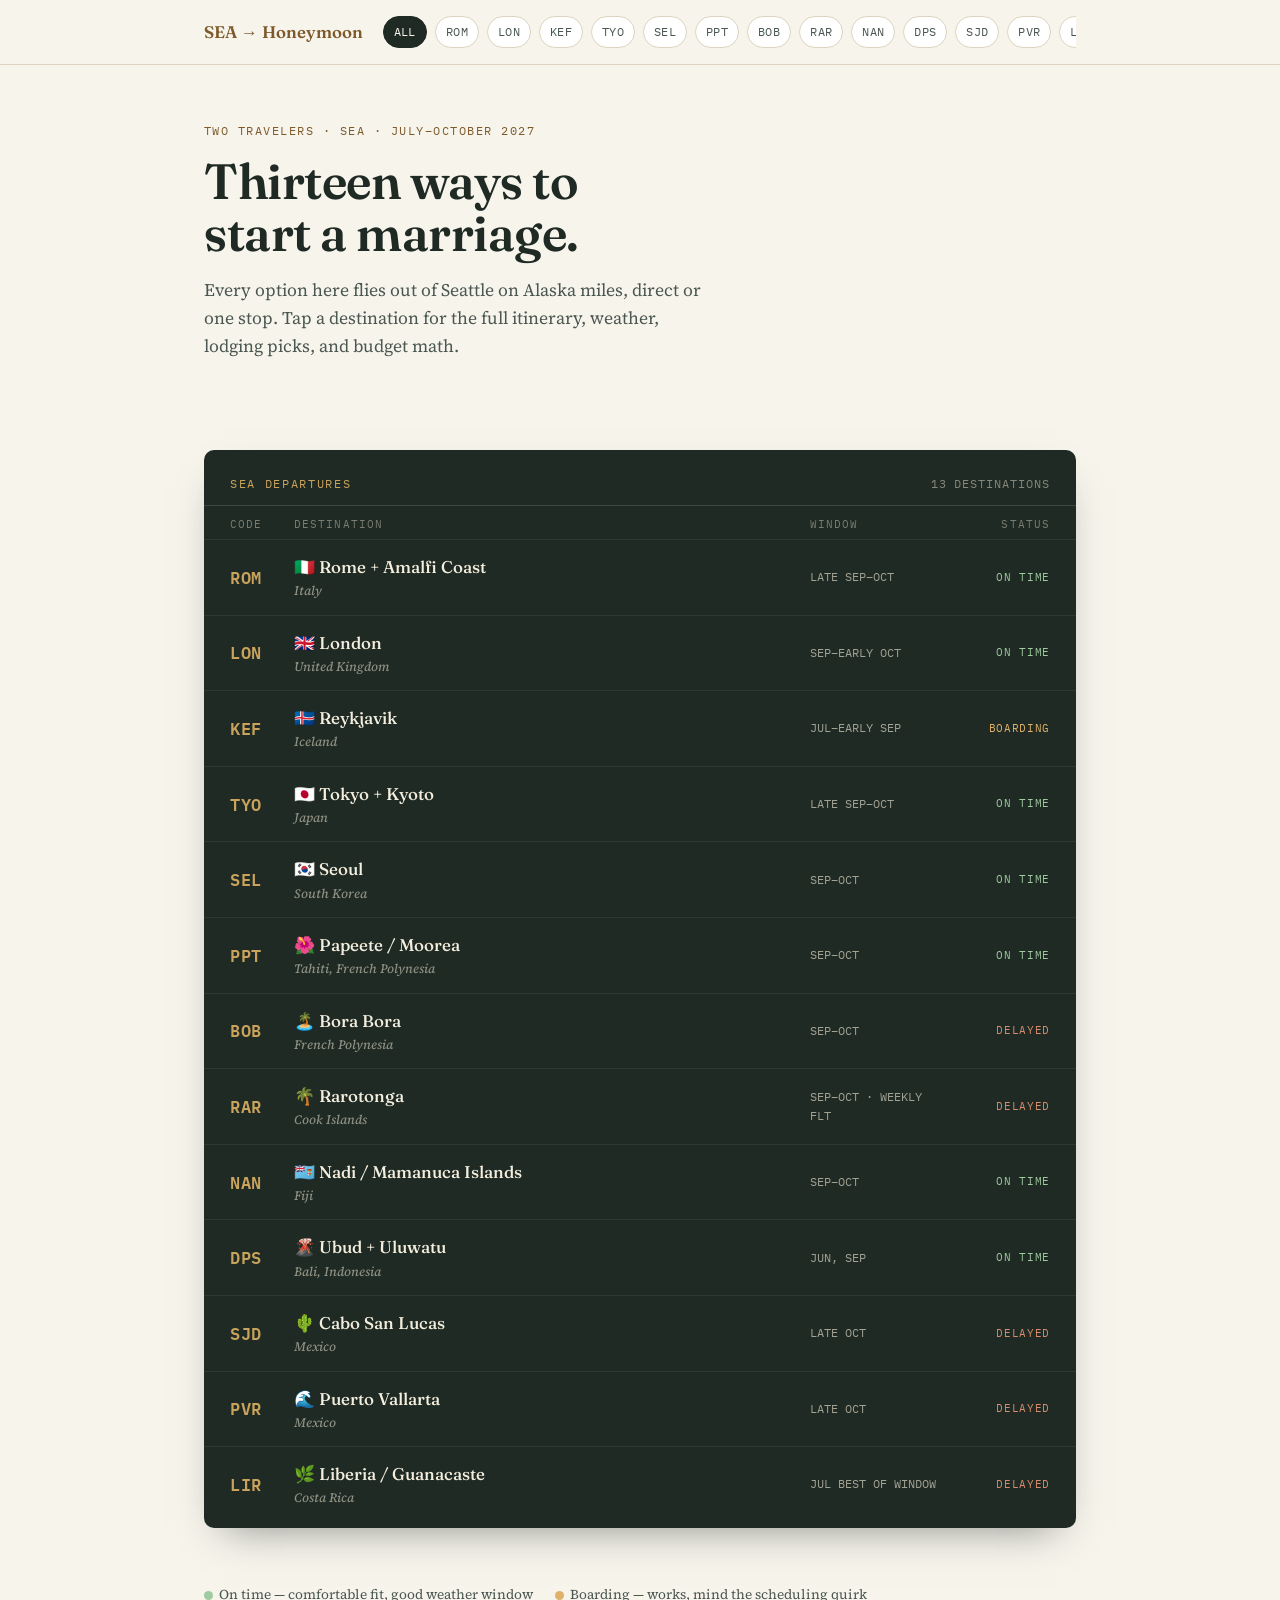
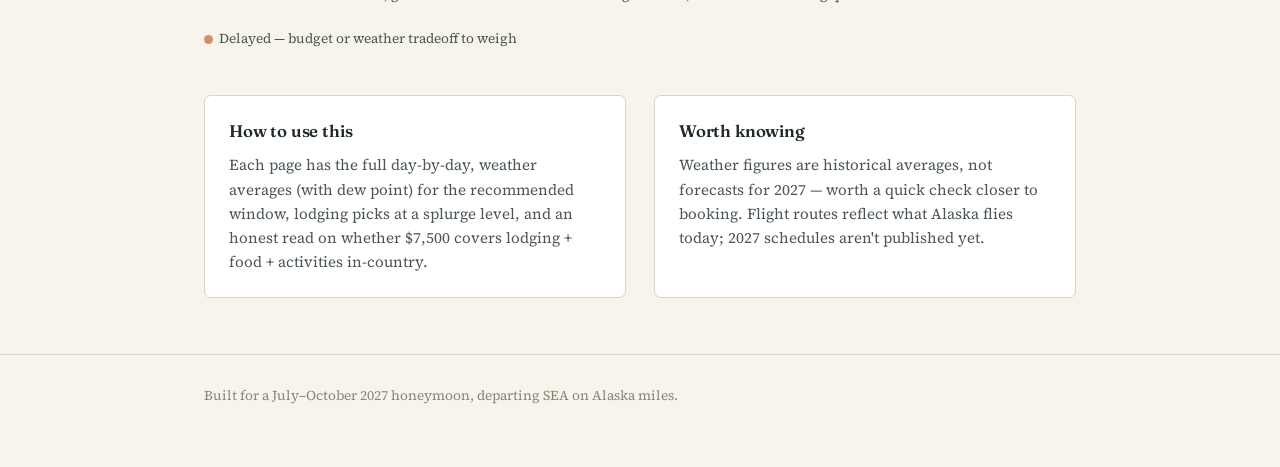
==== index.html @ c902f2dc "Add honeymoon site static files Unpacked from provided zip: index, styles, and destination pages.  C" ====
<!DOCTYPE html>
<html lang="en">
<head>
<meta charset="UTF-8">
<meta name="viewport" content="width=device-width, initial-scale=1.0">
<title>Honeymoon Dossier — SEA Departures</title>
<link rel="stylesheet" href="styles.css">
</head>
<body>
  <nav class="topnav">
    <div class="topnav-inner">
      <a class="brand" href="index.html">SEA <span>&rarr;</span> Honeymoon</a>
      <div class="chipstrip">
      <a class="chip active" href="../index.html">ALL</a>
      <a class="chip" href="destinations/italy.html">ROM</a>
      <a class="chip" href="destinations/london.html">LON</a>
      <a class="chip" href="destinations/iceland.html">KEF</a>
      <a class="chip" href="destinations/japan.html">TYO</a>
      <a class="chip" href="destinations/seoul.html">SEL</a>
      <a class="chip" href="destinations/tahiti.html">PPT</a>
      <a class="chip" href="destinations/borabora.html">BOB</a>
      <a class="chip" href="destinations/cookislands.html">RAR</a>
      <a class="chip" href="destinations/fiji.html">NAN</a>
      <a class="chip" href="destinations/bali.html">DPS</a>
      <a class="chip" href="destinations/cabo.html">SJD</a>
      <a class="chip" href="destinations/puertovallarta.html">PVR</a>
      <a class="chip" href="destinations/costarica.html">LIR</a>
      </div>
    </div>
  </nav>
  <div class="wrap">
    <div class="hero">
      <span class="eyebrow">Two travelers &middot; SEA &middot; July&ndash;October 2027</span>
      <h1>Thirteen ways to start a marriage.</h1>
      <p class="lede">Every option here flies out of Seattle on Alaska miles, direct or one stop. Tap a destination for the full itinerary, weather, lodging picks, and budget math.</p>
    </div>

    <div class="board">
      <div class="board-head">
        <span class="t1">SEA DEPARTURES</span>
        <span class="t2">13 DESTINATIONS</span>
      </div>
      <div class="board-cols">
        <span>Code</span><span>Destination</span><span>Window</span><span style="text-align:right;">Status</span>
      </div>
      <a class="board-row" href="destinations/italy.html">
        <span class="code mono">ROM</span>
        <span class="dest">🇮🇹 Rome + Amalfi Coast<small>Italy</small></span>
        <span class="season mono">LATE SEP–OCT</span>
        <span class="status mono go">ON TIME</span>
      </a>
      <a class="board-row" href="destinations/london.html">
        <span class="code mono">LON</span>
        <span class="dest">🇬🇧 London<small>United Kingdom</small></span>
        <span class="season mono">SEP–EARLY OCT</span>
        <span class="status mono go">ON TIME</span>
      </a>
      <a class="board-row" href="destinations/iceland.html">
        <span class="code mono">KEF</span>
        <span class="dest">🇮🇸 Reykjavik<small>Iceland</small></span>
        <span class="season mono">JUL–EARLY SEP</span>
        <span class="status mono tight">BOARDING</span>
      </a>
      <a class="board-row" href="destinations/japan.html">
        <span class="code mono">TYO</span>
        <span class="dest">🇯🇵 Tokyo + Kyoto<small>Japan</small></span>
        <span class="season mono">LATE SEP–OCT</span>
        <span class="status mono go">ON TIME</span>
      </a>
      <a class="board-row" href="destinations/seoul.html">
        <span class="code mono">SEL</span>
        <span class="dest">🇰🇷 Seoul<small>South Korea</small></span>
        <span class="season mono">SEP–OCT</span>
        <span class="status mono go">ON TIME</span>
      </a>
      <a class="board-row" href="destinations/tahiti.html">
        <span class="code mono">PPT</span>
        <span class="dest">🌺 Papeete / Moorea<small>Tahiti, French Polynesia</small></span>
        <span class="season mono">SEP–OCT</span>
        <span class="status mono go">ON TIME</span>
      </a>
      <a class="board-row" href="destinations/borabora.html">
        <span class="code mono">BOB</span>
        <span class="dest">🏝️ Bora Bora<small>French Polynesia</small></span>
        <span class="season mono">SEP–OCT</span>
        <span class="status mono watch">DELAYED</span>
      </a>
      <a class="board-row" href="destinations/cookislands.html">
        <span class="code mono">RAR</span>
        <span class="dest">🌴 Rarotonga<small>Cook Islands</small></span>
        <span class="season mono">SEP–OCT · WEEKLY FLT</span>
        <span class="status mono watch">DELAYED</span>
      </a>
      <a class="board-row" href="destinations/fiji.html">
        <span class="code mono">NAN</span>
        <span class="dest">🇫🇯 Nadi / Mamanuca Islands<small>Fiji</small></span>
        <span class="season mono">SEP–OCT</span>
        <span class="status mono go">ON TIME</span>
      </a>
      <a class="board-row" href="destinations/bali.html">
        <span class="code mono">DPS</span>
        <span class="dest">🌋 Ubud + Uluwatu<small>Bali, Indonesia</small></span>
        <span class="season mono">JUN, SEP</span>
        <span class="status mono go">ON TIME</span>
      </a>
      <a class="board-row" href="destinations/cabo.html">
        <span class="code mono">SJD</span>
        <span class="dest">🌵 Cabo San Lucas<small>Mexico</small></span>
        <span class="season mono">LATE OCT</span>
        <span class="status mono watch">DELAYED</span>
      </a>
      <a class="board-row" href="destinations/puertovallarta.html">
        <span class="code mono">PVR</span>
        <span class="dest">🌊 Puerto Vallarta<small>Mexico</small></span>
        <span class="season mono">LATE OCT</span>
        <span class="status mono watch">DELAYED</span>
      </a>
      <a class="board-row" href="destinations/costarica.html">
        <span class="code mono">LIR</span>
        <span class="dest">🌿 Liberia / Guanacaste<small>Costa Rica</small></span>
        <span class="season mono">JUL BEST OF WINDOW</span>
        <span class="status mono watch">DELAYED</span>
      </a>
    </div>

    <div class="legend">
      <span><i class="dot" style="background:#9FCB9F;"></i>On time — comfortable fit, good weather window</span>
      <span><i class="dot" style="background:#E0B168;"></i>Boarding — works, mind the scheduling quirk</span>
      <span><i class="dot" style="background:#D98C6B;"></i>Delayed — budget or weather tradeoff to weigh</span>
    </div>

    <div class="about-grid">
      <div class="about-card">
        <h3>How to use this</h3>
        <p>Each page has the full day-by-day, weather averages (with dew point) for the recommended window, lodging picks at a splurge level, and an honest read on whether $7,500 covers lodging + food + activities in-country.</p>
      </div>
      <div class="about-card">
        <h3>Worth knowing</h3>
        <p>Weather figures are historical averages, not forecasts for 2027 — worth a quick check closer to booking. Flight routes reflect what Alaska flies today; 2027 schedules aren't published yet.</p>
      </div>
    </div>
  </div>
  <footer><div class="wrap"><p>Built for a July&ndash;October 2027 honeymoon, departing SEA on Alaska miles.</p></div></footer>
</body>
</html>
---- styles.css ----
/* ============================================================
   Honeymoon Dossier — shared styles
   Theme: flight manifest / departures board
   ============================================================ */

@import url('https://fonts.googleapis.com/css2?family=Fraunces:ital,opsz,wght@0,9..144,300;0,9..144,400;0,9..144,500;0,9..144,600;0,9..144,700;1,9..144,400;1,9..144,500&family=Source+Serif+4:opsz,wght@8..60,400;8..60,500;8..60,600&family=IBM+Plex+Mono:wght@400;500;600&display=swap');

:root{
  --paper:#F7F4EC;
  --paper-alt:#EFE9D8;
  --card:#FFFFFF;
  --ink:#1F2A24;
  --ink-soft:#4A5750;
  --brass:#A8763E;
  --brass-dark:#7E5A2B;
  --sage:#6B7B6E;
  --line:#DCD4C0;
  --muted:#8C8577;
  --relax:#B9C9BD;
  --adventure:#C9A25C;
  --culture:#9E6B4E;
  --radius:7px;
  --maxw:920px;
}

*{box-sizing:border-box;}
html{scroll-behavior:smooth;}
body{
  margin:0;
  background:var(--paper);
  color:var(--ink);
  font-family:'Source Serif 4', Georgia, serif;
  font-size:17px;
  line-height:1.6;
  -webkit-font-smoothing:antialiased;
}
h1,h2,h3,.display{
  font-family:'Fraunces', Georgia, serif;
  font-weight:600;
  letter-spacing:-0.01em;
  color:var(--ink);
  margin:0;
}
.mono{
  font-family:'IBM Plex Mono', ui-monospace, monospace;
}
a{color:var(--brass-dark); text-decoration:none;}
a:hover{text-decoration:underline;}
a:focus-visible, button:focus-visible{outline:2px solid var(--brass); outline-offset:3px;}

.wrap{max-width:var(--maxw); margin:0 auto; padding:0 24px;}

/* ---------- top nav (shared across pages) ---------- */
.topnav{
  position:sticky; top:0; z-index:20;
  background:var(--paper); border-bottom:1px solid var(--line);
}
.topnav-inner{
  max-width:var(--maxw); margin:0 auto; padding:14px 24px;
  display:flex; align-items:center; gap:18px;
}
.topnav .brand{
  font-family:'Fraunces', serif; font-weight:600; font-size:1.05rem;
  white-space:nowrap;
}
.topnav .brand span{color:var(--brass-dark);}
.chipstrip{
  display:flex; gap:8px; overflow-x:auto; padding:2px 2px;
  scrollbar-width:thin;
}
.chipstrip::-webkit-scrollbar{height:5px;}
.chipstrip::-webkit-scrollbar-thumb{background:var(--line); border-radius:4px;}
.chip{
  font-family:'IBM Plex Mono', monospace; font-size:0.72rem; letter-spacing:0.03em;
  white-space:nowrap; padding:6px 10px; border-radius:999px;
  border:1px solid var(--line); color:var(--ink-soft); background:var(--card);
}
.chip:hover{border-color:var(--brass); color:var(--brass-dark); text-decoration:none;}
.chip.active{background:var(--ink); color:var(--paper); border-color:var(--ink);}

/* ---------- index hero ---------- */
.hero{padding:56px 0 40px;}
.eyebrow{
  font-family:'IBM Plex Mono', monospace; font-size:0.78rem; letter-spacing:0.12em;
  text-transform:uppercase; color:var(--brass-dark); margin-bottom:14px; display:block;
}
.hero h1{font-size:clamp(2.1rem, 5vw, 3.1rem); line-height:1.05; max-width:14ch;}
.hero p.lede{font-size:1.1rem; color:var(--ink-soft); max-width:56ch; margin-top:16px;}

/* ---------- departures board (signature element) ---------- */
.board{
  background:var(--ink); color:#E9E3CF; border-radius:10px;
  padding:6px 0; margin:32px 0 56px;
  box-shadow:0 18px 40px -20px rgba(31,42,36,0.55);
}
.board-head{
  display:flex; justify-content:space-between; align-items:baseline;
  padding:18px 26px 12px; border-bottom:1px solid rgba(233,227,207,0.15);
  font-family:'IBM Plex Mono', monospace;
}
.board-head .t1{font-size:0.75rem; letter-spacing:0.14em; color:#C9A25C;}
.board-head .t2{font-size:0.75rem; letter-spacing:0.08em; color:rgba(233,227,207,0.5);}
.board-cols{
  display:grid; grid-template-columns: 64px 1fr 130px 110px;
  padding:10px 26px 6px; font-family:'IBM Plex Mono', monospace;
  font-size:0.68rem; letter-spacing:0.1em; color:rgba(233,227,207,0.45);
  text-transform:uppercase;
}
.board-row{
  display:grid; grid-template-columns: 64px 1fr 130px 110px;
  align-items:center; padding:13px 26px; text-decoration:none; color:inherit;
  border-top:1px solid rgba(233,227,207,0.08); transition:background .15s ease;
}
.board-row:hover{background:rgba(233,227,207,0.06); text-decoration:none;}
.board-row .code{font-family:'IBM Plex Mono', monospace; color:#C9A25C; font-weight:600; letter-spacing:0.03em;}
.board-row .dest{font-family:'Fraunces', serif; font-size:1.06rem; font-weight:500; color:#F3EEDD;}
.board-row .dest small{display:block; font-family:'Source Serif 4', serif; font-size:0.8rem; color:rgba(233,227,207,0.55); font-style:italic; margin-top:1px;}
.board-row .season{font-family:'IBM Plex Mono', monospace; font-size:0.72rem; color:rgba(233,227,207,0.65);}
.board-row .status{font-family:'IBM Plex Mono', monospace; font-size:0.68rem; letter-spacing:0.06em; text-align:right;}
.status.go{color:#9FCB9F;}
.status.tight{color:#E0B168;}
.status.watch{color:#D98C6B;}

@media (max-width:640px){
  .board-cols{display:none;}
  .board-row{grid-template-columns: 52px 1fr; row-gap:4px;}
  .board-row .season, .board-row .status{grid-column:2; justify-self:start; text-align:left;}
}

/* ---------- section blocks on index ---------- */
.legend{display:flex; gap:22px; flex-wrap:wrap; margin:0 0 46px; font-size:0.85rem; color:var(--ink-soft);}
.legend .dot{display:inline-block; width:9px; height:9px; border-radius:50%; margin-right:6px; vertical-align:middle;}

.about-grid{display:grid; grid-template-columns:1fr 1fr; gap:28px; margin-bottom:56px;}
@media (max-width:640px){.about-grid{grid-template-columns:1fr;}}
.about-card{background:var(--card); border:1px solid var(--line); border-radius:var(--radius); padding:22px 24px;}
.about-card h3{font-size:1.05rem; margin-bottom:8px;}
.about-card p{font-size:0.95rem; color:var(--ink-soft); margin:0;}

footer{border-top:1px solid var(--line); padding:30px 0 60px; margin-top:40px;}
footer p{font-size:0.85rem; color:var(--muted); margin:0;}

/* ---------- destination page: boarding-pass header ---------- */
.backlink{
  display:inline-flex; align-items:center; gap:6px;
  font-family:'IBM Plex Mono', monospace; font-size:0.8rem;
  color:var(--ink-soft); margin:28px 0 18px;
}
.backlink:hover{color:var(--brass-dark);}

.pass{
  display:grid; grid-template-columns: 1fr 190px;
  background:var(--card); border:1px solid var(--line); border-radius:10px;
  overflow:hidden; margin-bottom:34px;
  box-shadow:0 14px 34px -22px rgba(31,42,36,0.35);
}
.pass-main{padding:30px 30px 26px;}
.pass-main .eyebrow{margin-bottom:10px;}
.pass-main h1{font-size:clamp(1.9rem,4.5vw,2.6rem); line-height:1.06;}
.pass-main .vibe-line{color:var(--ink-soft); margin-top:14px; font-size:1.02rem; max-width:60ch;}
.pass-stub{
  border-left:2px dashed var(--line);
  background:var(--paper-alt);
  padding:26px 20px; display:flex; flex-direction:column; justify-content:center; gap:14px;
  position:relative;
}
.pass-stub::before, .pass-stub::after{
  content:""; position:absolute; left:-9px; width:18px; height:18px; border-radius:50%;
  background:var(--paper);
}
.pass-stub::before{top:-9px;}
.pass-stub::after{bottom:-9px;}
.pass-stub .code-big{font-family:'IBM Plex Mono', monospace; font-size:1.9rem; font-weight:600; color:var(--brass-dark); letter-spacing:0.02em;}
.pass-stub .field{font-family:'IBM Plex Mono', monospace; font-size:0.7rem; color:var(--muted); text-transform:uppercase; letter-spacing:0.08em;}
.pass-stub .val{font-size:0.85rem; color:var(--ink); margin-top:2px;}

@media (max-width:640px){
  .pass{grid-template-columns:1fr;}
  .pass-stub{border-left:none; border-top:2px dashed var(--line); flex-direction:row; flex-wrap:wrap;}
}

/* ---------- stat tiles ---------- */
.tiles{display:grid; grid-template-columns:repeat(3,1fr); gap:16px; margin-bottom:40px;}
@media (max-width:700px){.tiles{grid-template-columns:1fr;}}
.tile{background:var(--card); border:1px solid var(--line); border-radius:var(--radius); padding:18px 20px;}
.tile .field{font-family:'IBM Plex Mono', monospace; font-size:0.7rem; text-transform:uppercase; letter-spacing:0.08em; color:var(--muted); margin-bottom:8px;}
.tile .big{font-family:'Fraunces', serif; font-size:1.3rem; font-weight:600;}
.tile p{font-size:0.87rem; color:var(--ink-soft); margin:6px 0 0;}

.bar{display:flex; height:9px; border-radius:5px; overflow:hidden; margin-top:10px; border:1px solid var(--line);}
.bar span{display:block; height:100%;}
.bar-legend{display:flex; gap:12px; margin-top:8px; font-size:0.76rem; color:var(--ink-soft); flex-wrap:wrap;}
.bar-legend .dot{width:8px; height:8px; border-radius:50%; display:inline-block; margin-right:5px;}

/* ---------- weather table ---------- */
.section-title{
  font-family:'IBM Plex Mono', monospace; font-size:0.78rem; letter-spacing:0.12em;
  text-transform:uppercase; color:var(--brass-dark); margin:44px 0 16px;
  display:flex; align-items:center; gap:12px;
}
.section-title::after{content:""; flex:1; height:1px; background:var(--line);}

.wx-grid{display:grid; grid-template-columns:1fr 1fr; gap:16px; margin-bottom:8px;}
@media (max-width:640px){.wx-grid{grid-template-columns:1fr;}}
.wx-card{background:var(--card); border:1px solid var(--line); border-radius:var(--radius); padding:18px 20px;}
.wx-card h4{font-family:'Fraunces', serif; font-size:1.02rem; font-weight:600; margin-bottom:10px;}
.wx-row{display:flex; justify-content:space-between; padding:5px 0; font-size:0.9rem; border-top:1px dashed var(--line);}
.wx-row:first-of-type{border-top:none;}
.wx-row .k{color:var(--ink-soft);}
.wx-row .v{font-family:'IBM Plex Mono', monospace; font-size:0.87rem;}
.wx-note{font-size:0.83rem; color:var(--muted); margin-top:10px; font-style:italic;}

/* ---------- itinerary ---------- */
.day{display:grid; grid-template-columns:56px 1fr; gap:16px; padding:16px 0; border-top:1px solid var(--line);}
.day:first-of-type{border-top:none;}
.day .num{font-family:'IBM Plex Mono', monospace; font-size:1.3rem; color:var(--line); font-weight:600; line-height:1.3;}
.day .content h4{font-family:'Fraunces', serif; font-size:1.05rem; font-weight:600; margin-bottom:4px;}
.day .content p{margin:0; color:var(--ink-soft); font-size:0.95rem;}

/* ---------- lodging ---------- */
.lodge-grid{display:grid; grid-template-columns:1fr 1fr; gap:16px;}
@media (max-width:640px){.lodge-grid{grid-template-columns:1fr;}}
.lodge-card{background:var(--card); border:1px solid var(--line); border-radius:var(--radius); padding:18px 20px;}
.lodge-card .name{font-family:'Fraunces', serif; font-weight:600; font-size:1.02rem;}
.lodge-card .price{font-family:'IBM Plex Mono', monospace; font-size:0.8rem; color:var(--brass-dark); margin-top:4px; display:inline-block;}
.lodge-card p{font-size:0.87rem; color:var(--ink-soft); margin:8px 0 0;}

.budget-note{
  background:var(--paper-alt); border:1px solid var(--line); border-radius:var(--radius);
  padding:20px 22px; margin-top:16px; font-size:0.95rem; color:var(--ink-soft);
}
.budget-note strong{color:var(--ink);}

.pagenav{
  display:flex; justify-content:space-between; gap:16px; margin:56px 0 20px;
  font-family:'IBM Plex Mono', monospace; font-size:0.85rem;
}
.pagenav a{display:block; padding:14px 18px; border:1px solid var(--line); border-radius:var(--radius); flex:1; background:var(--card);}
.pagenav a:hover{border-color:var(--brass); text-decoration:none;}
.pagenav .lbl{display:block; font-size:0.7rem; color:var(--muted); text-transform:uppercase; letter-spacing:0.08em; margin-bottom:4px;}
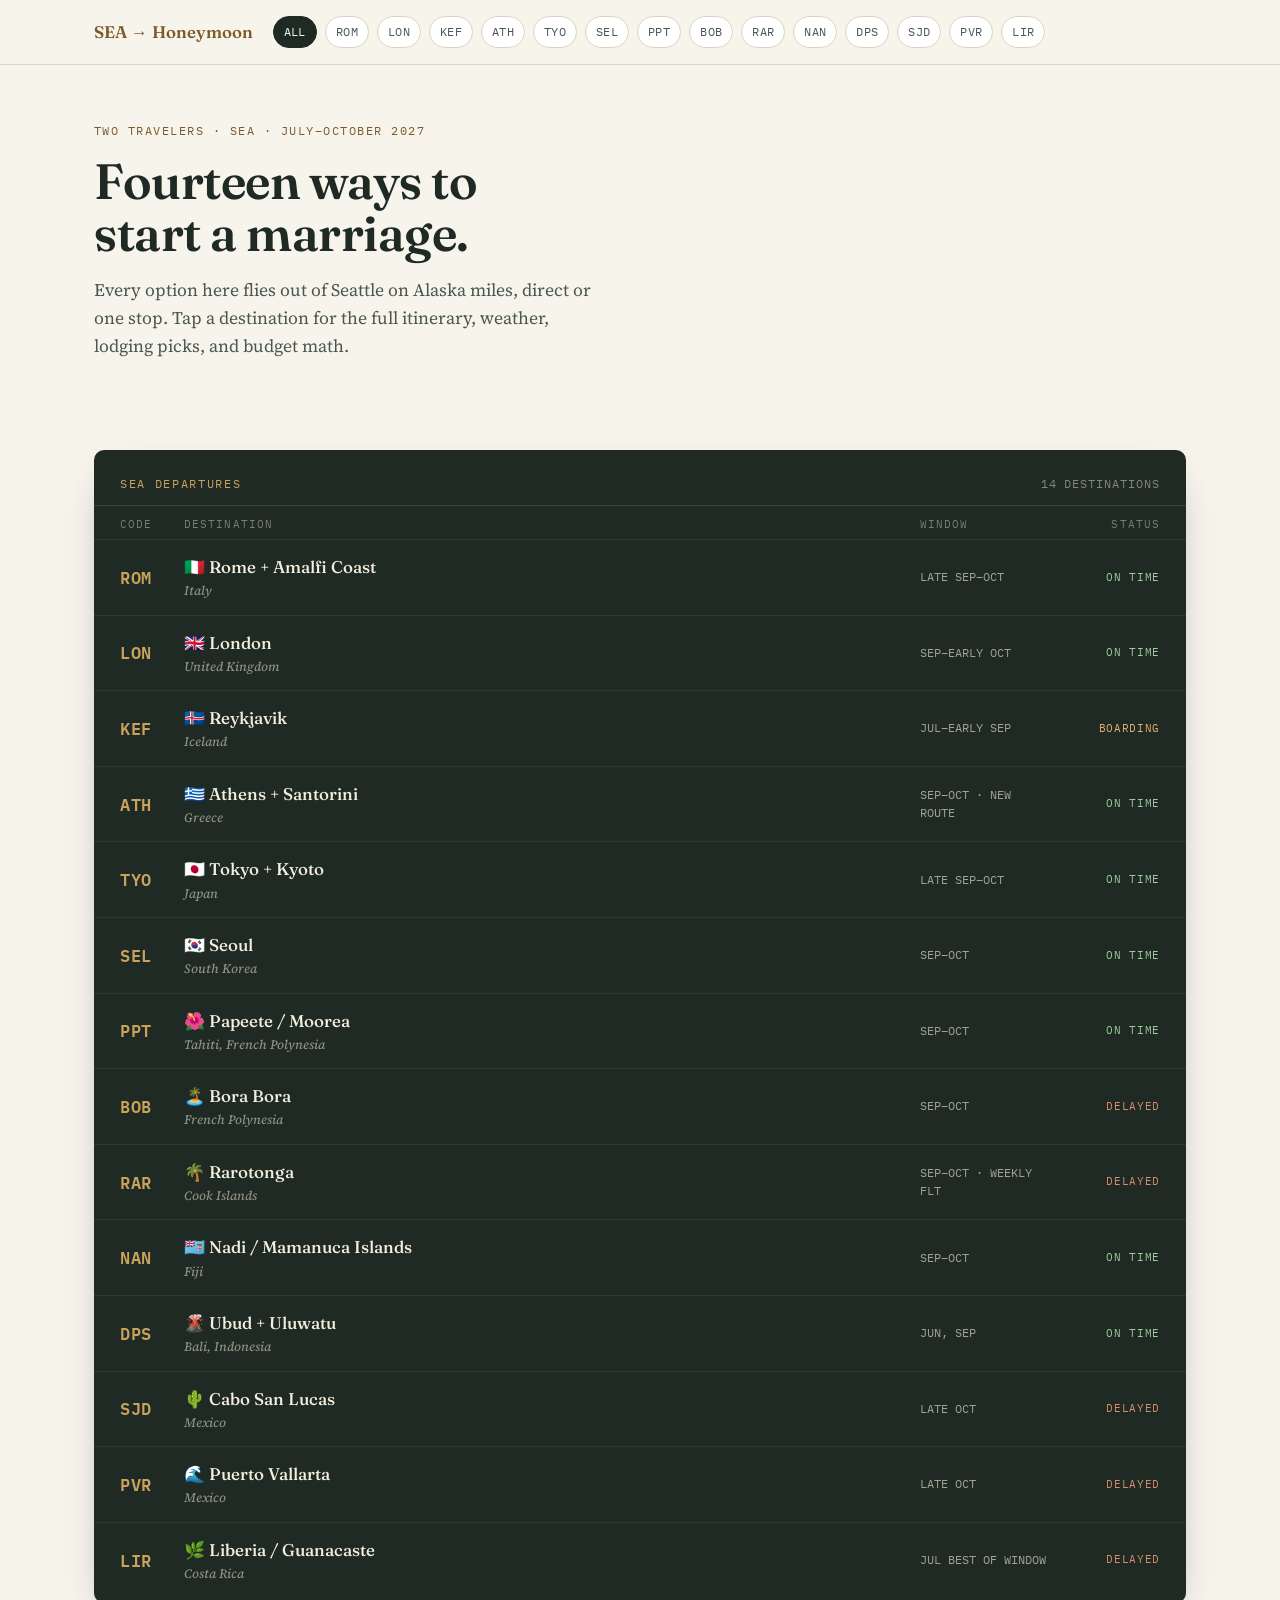
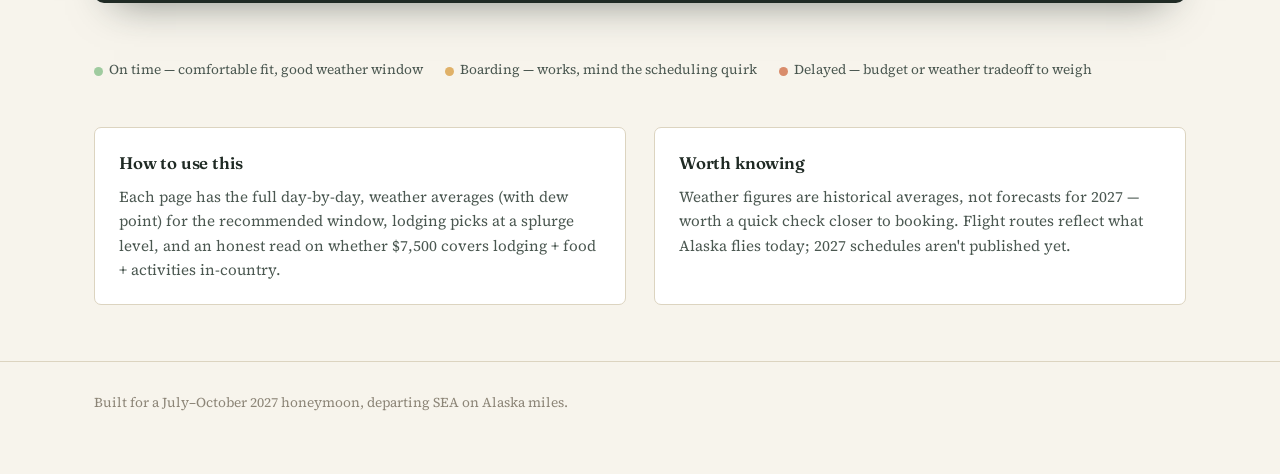
==== commit 0133b664: "Add Greece (Athens + Santorini) as a 14th destination Alaska just announced the first-ever nonstop b" ====
--- a/index.html
+++ b/index.html
@@ -15,6 +15,7 @@
       <a class="chip" href="destinations/italy.html">ROM</a>
       <a class="chip" href="destinations/london.html">LON</a>
       <a class="chip" href="destinations/iceland.html">KEF</a>
+      <a class="chip" href="destinations/greece.html">ATH</a>
       <a class="chip" href="destinations/japan.html">TYO</a>
       <a class="chip" href="destinations/seoul.html">SEL</a>
       <a class="chip" href="destinations/tahiti.html">PPT</a>
@@ -31,14 +32,14 @@
   <div class="wrap">
     <div class="hero">
       <span class="eyebrow">Two travelers &middot; SEA &middot; July&ndash;October 2027</span>
-      <h1>Thirteen ways to start a marriage.</h1>
+      <h1>Fourteen ways to start a marriage.</h1>
       <p class="lede">Every option here flies out of Seattle on Alaska miles, direct or one stop. Tap a destination for the full itinerary, weather, lodging picks, and budget math.</p>
     </div>
 
     <div class="board">
       <div class="board-head">
         <span class="t1">SEA DEPARTURES</span>
-        <span class="t2">13 DESTINATIONS</span>
+        <span class="t2">14 DESTINATIONS</span>
       </div>
       <div class="board-cols">
         <span>Code</span><span>Destination</span><span>Window</span><span style="text-align:right;">Status</span>
@@ -60,6 +61,12 @@
         <span class="dest">🇮🇸 Reykjavik<small>Iceland</small></span>
         <span class="season mono">JUL–EARLY SEP</span>
         <span class="status mono tight">BOARDING</span>
+      </a>
+      <a class="board-row" href="destinations/greece.html">
+        <span class="code mono">ATH</span>
+        <span class="dest">🇬🇷 Athens + Santorini<small>Greece</small></span>
+        <span class="season mono">SEP–OCT · NEW ROUTE</span>
+        <span class="status mono go">ON TIME</span>
       </a>
       <a class="board-row" href="destinations/japan.html">
         <span class="code mono">TYO</span>
--- a/styles.css
+++ b/styles.css
@@ -20,7 +20,7 @@
   --adventure:#C9A25C;
   --culture:#9E6B4E;
   --radius:7px;
-  --maxw:920px;
+  --maxw:1140px;
 }
 
 *{box-sizing:border-box;}
@@ -139,6 +139,11 @@
 
 footer{border-top:1px solid var(--line); padding:30px 0 60px; margin-top:40px;}
 footer p{font-size:0.85rem; color:var(--muted); margin:0;}
+footer .dedication{
+  text-align:center; font-family:'Fraunces', serif; font-size:1.05rem;
+  font-style:italic; color:var(--ink-soft);
+}
+footer .dedication .heart{color:var(--brass-dark); font-style:normal;}
 
 /* ---------- destination page: boarding-pass header ---------- */
 .backlink{
@@ -154,10 +159,10 @@
   overflow:hidden; margin-bottom:34px;
   box-shadow:0 14px 34px -22px rgba(31,42,36,0.35);
 }
-.pass-main{padding:30px 30px 26px;}
+.pass-main{padding:30px 30px 26px; min-width:0;}
 .pass-main .eyebrow{margin-bottom:10px;}
 .pass-main h1{font-size:clamp(1.9rem,4.5vw,2.6rem); line-height:1.06;}
-.pass-main .vibe-line{color:var(--ink-soft); margin-top:14px; font-size:1.02rem; max-width:60ch;}
+.pass-main .vibe-line{color:var(--ink-soft); margin-top:14px; font-size:1.02rem; max-width:75ch;}
 .pass-stub{
   border-left:2px dashed var(--line);
   background:var(--paper-alt);
@@ -170,9 +175,26 @@
 }
 .pass-stub::before{top:-9px;}
 .pass-stub::after{bottom:-9px;}
-.pass-stub .code-big{font-family:'IBM Plex Mono', monospace; font-size:1.9rem; font-weight:600; color:var(--brass-dark); letter-spacing:0.02em;}
 .pass-stub .field{font-family:'IBM Plex Mono', monospace; font-size:0.7rem; color:var(--muted); text-transform:uppercase; letter-spacing:0.08em;}
 .pass-stub .val{font-size:0.85rem; color:var(--ink); margin-top:2px;}
+
+/* ---------- flight info tile ---------- */
+.flight-status{margin:12px 0;}
+.flight-status .flight-badge{
+  display:inline-block; background:var(--paper); border:1px solid var(--brass); border-radius:999px;
+  padding:4px 12px; font-family:'IBM Plex Mono', monospace; font-size:0.78rem; color:var(--brass-dark);
+}
+.flight-status .flight-miles{font-family:'IBM Plex Mono', monospace; font-size:0.82rem; color:var(--sage);}
+.flight-leg{margin-top:16px; padding-top:14px; border-top:1px dashed var(--line);}
+.flight-leg:first-of-type{margin-top:18px;}
+.flight-leg .flight-route{font-family:'Fraunces', serif; font-weight:600; font-size:1rem; color:var(--ink); margin-bottom:5px;}
+.flight-leg .flight-time{font-family:'IBM Plex Mono', monospace; font-size:0.88rem; color:var(--ink-soft);}
+.flight-leg .dur{display:block; margin-top:3px; font-family:'IBM Plex Mono', monospace; font-size:0.78rem; color:var(--muted);}
+
+.dollars{font-family:'IBM Plex Mono', monospace; font-size:1.15rem; letter-spacing:1px;}
+.dollars .filled{color:var(--brass-dark);}
+.dollars .empty{color:var(--ink); opacity:0.2;}
+.pass-stub .dollars{font-size:1rem; margin-top:2px;}
 
 @media (max-width:640px){
   .pass{grid-template-columns:1fr;}
@@ -180,12 +202,15 @@
 }
 
 /* ---------- stat tiles ---------- */
-.tiles{display:grid; grid-template-columns:repeat(3,1fr); gap:16px; margin-bottom:40px;}
+.tiles{display:grid; grid-template-columns:repeat(2,1fr); gap:16px; margin-bottom:40px;}
 @media (max-width:700px){.tiles{grid-template-columns:1fr;}}
 .tile{background:var(--card); border:1px solid var(--line); border-radius:var(--radius); padding:18px 20px;}
-.tile .field{font-family:'IBM Plex Mono', monospace; font-size:0.7rem; text-transform:uppercase; letter-spacing:0.08em; color:var(--muted); margin-bottom:8px;}
+.tile .field{font-family:'IBM Plex Mono', monospace; font-size:0.85rem; text-transform:uppercase; letter-spacing:0.06em; color:var(--muted); margin-bottom:8px;}
 .tile .big{font-family:'Fraunces', serif; font-size:1.3rem; font-weight:600;}
 .tile p{font-size:0.87rem; color:var(--ink-soft); margin:6px 0 0;}
+.tile .season-line{font-size:0.87rem; color:var(--ink-soft); margin:0 0 8px;}
+.tile .season-line:last-of-type{margin-bottom:0;}
+.tile .season-line strong{color:var(--ink);}
 
 .bar{display:flex; height:9px; border-radius:5px; overflow:hidden; margin-top:10px; border:1px solid var(--line);}
 .bar span{display:block; height:100%;}
@@ -194,7 +219,7 @@
 
 /* ---------- weather table ---------- */
 .section-title{
-  font-family:'IBM Plex Mono', monospace; font-size:0.78rem; letter-spacing:0.12em;
+  font-family:'IBM Plex Mono', monospace; font-size:1rem; letter-spacing:0.1em;
   text-transform:uppercase; color:var(--brass-dark); margin:44px 0 16px;
   display:flex; align-items:center; gap:12px;
 }
@@ -210,12 +235,59 @@
 .wx-row .v{font-family:'IBM Plex Mono', monospace; font-size:0.87rem;}
 .wx-note{font-size:0.83rem; color:var(--muted); margin-top:10px; font-style:italic;}
 
+/* ---------- header photo strip (whole-trip photos) ---------- */
+.hero-photos{
+  display:flex; gap:10px; margin-top:18px; overflow-x:auto; padding-bottom:6px;
+  scroll-snap-type:x proximity;
+}
+.hero-photos::-webkit-scrollbar{height:6px;}
+.hero-photos::-webkit-scrollbar-thumb{background:var(--line); border-radius:4px;}
+.hero-photos figure{margin:0; flex:1 1 220px; min-width:220px; max-width:400px; scroll-snap-align:start;}
+.hero-photos img{
+  width:100%; height:220px; object-fit:cover; border-radius:var(--radius);
+  border:1px solid var(--line); display:block; cursor:zoom-in;
+}
+.hero-photos figcaption{font-size:0.72rem; color:var(--muted); font-style:italic; margin-top:5px;}
+@media (max-width:640px){.hero-photos figure{flex-basis:190px; min-width:190px;} .hero-photos img{height:170px;}}
+
 /* ---------- itinerary ---------- */
 .day{display:grid; grid-template-columns:56px 1fr; gap:16px; padding:16px 0; border-top:1px solid var(--line);}
 .day:first-of-type{border-top:none;}
 .day .num{font-family:'IBM Plex Mono', monospace; font-size:1.3rem; color:var(--line); font-weight:600; line-height:1.3;}
-.day .content h4{font-family:'Fraunces', serif; font-size:1.05rem; font-weight:600; margin-bottom:4px;}
+.day .content{overflow:hidden;} /* containing block for the floated day-photos */
+.day .content h4{font-family:'Fraunces', serif; font-size:1.05rem; font-weight:600; line-height:1.3; margin:0 0 4px;}
 .day .content p{margin:0; color:var(--ink-soft); font-size:0.95rem;}
+
+.day-photos{float:right; margin:0 0 8px 16px; display:flex; flex-direction:column; gap:8px; width:140px;}
+.day-photos figure{margin:0;}
+.day-photos img{
+  width:140px; height:100px; object-fit:cover; border-radius:var(--radius);
+  border:1px solid var(--line); display:block; cursor:zoom-in;
+}
+.day-photos figcaption{font-size:0.68rem; color:var(--muted); font-style:italic; margin-top:3px;}
+@media (max-width:560px){
+  .day-photos{float:none; width:100%; flex-direction:row; margin:12px 0 0;}
+  .day-photos figure{flex:1; min-width:0;}
+  .day-photos img{width:100%; height:130px;}
+}
+
+.learnmore{display:inline-block; margin-top:10px; font-family:'IBM Plex Mono', monospace; font-size:0.78rem; color:var(--brass-dark); border-bottom:1px dashed var(--brass-dark); margin-right:16px;}
+.learnmore:hover{border-bottom-style:solid; text-decoration:none;}
+
+/* ---------- lightbox ---------- */
+.lightbox{
+  position:fixed; inset:0; background:rgba(20,26,22,0.94); z-index:100;
+  display:flex; align-items:center; justify-content:center; padding:5vh 5vw;
+  opacity:0; pointer-events:none; transition:opacity .18s ease;
+}
+.lightbox.open{opacity:1; pointer-events:auto;}
+.lightbox img{max-width:100%; max-height:100%; border-radius:6px; box-shadow:0 24px 60px rgba(0,0,0,.5); cursor:default;}
+.lightbox-close{
+  position:absolute; top:18px; right:24px; background:none; border:none;
+  color:#F3EEDD; font-size:2.1rem; line-height:1; cursor:pointer; font-family:'IBM Plex Mono', monospace;
+  padding:6px 10px;
+}
+.lightbox-close:hover{color:#C9A25C;}
 
 /* ---------- lodging ---------- */
 .lodge-grid{display:grid; grid-template-columns:1fr 1fr; gap:16px;}
@@ -225,6 +297,29 @@
 .lodge-card .price{font-family:'IBM Plex Mono', monospace; font-size:0.8rem; color:var(--brass-dark); margin-top:4px; display:inline-block;}
 .lodge-card p{font-size:0.87rem; color:var(--ink-soft); margin:8px 0 0;}
 
+.lodge-card .stars{color:var(--adventure); font-size:0.82rem; letter-spacing:1px; margin-top:6px; display:block;}
+.lodge-card .stars small{color:var(--muted); letter-spacing:0; font-style:italic; margin-left:4px;}
+.lodge-card .lodge-links{display:flex; flex-wrap:wrap; gap:4px 16px; margin-top:10px; font-family:'IBM Plex Mono', monospace; font-size:0.76rem;}
+
+.lodge-sub + .lodge-sub{margin-top:14px; padding-top:14px; border-top:1px dashed var(--line);}
+
+.lodge-photos{display:flex; gap:8px; margin-top:10px;}
+.lodge-photos figure{margin:0; flex:1; min-width:0;}
+.lodge-photos img{
+  width:100%; height:90px; object-fit:cover; border-radius:var(--radius);
+  border:1px solid var(--line); display:block; cursor:zoom-in;
+}
+.lodge-photos figcaption{font-size:0.66rem; color:var(--muted); font-style:italic; margin-top:3px;}
+
+/* ---------- map ---------- */
+.map-legend{display:flex; gap:20px; font-size:0.85rem; color:var(--ink-soft); margin:10px 0 12px;}
+.map-legend .dot{display:inline-block; width:9px; height:9px; border-radius:50%; margin-right:6px; vertical-align:middle;}
+.trip-map{height:420px; border-radius:var(--radius); border:1px solid var(--line); overflow:hidden;}
+.trip-map .pin{display:block; width:14px; height:14px; border-radius:50%; border:2px solid #fff; box-shadow:0 1px 5px rgba(0,0,0,.45);}
+.trip-map .leaflet-popup-content{font-family:'Source Serif 4', Georgia, serif; font-size:0.88rem;}
+.trip-map .leaflet-popup-content a{font-family:'IBM Plex Mono', monospace; font-size:0.76rem;}
+@media (max-width:640px){.trip-map{height:320px;}}
+
 .budget-note{
   background:var(--paper-alt); border:1px solid var(--line); border-radius:var(--radius);
   padding:20px 22px; margin-top:16px; font-size:0.95rem; color:var(--ink-soft);
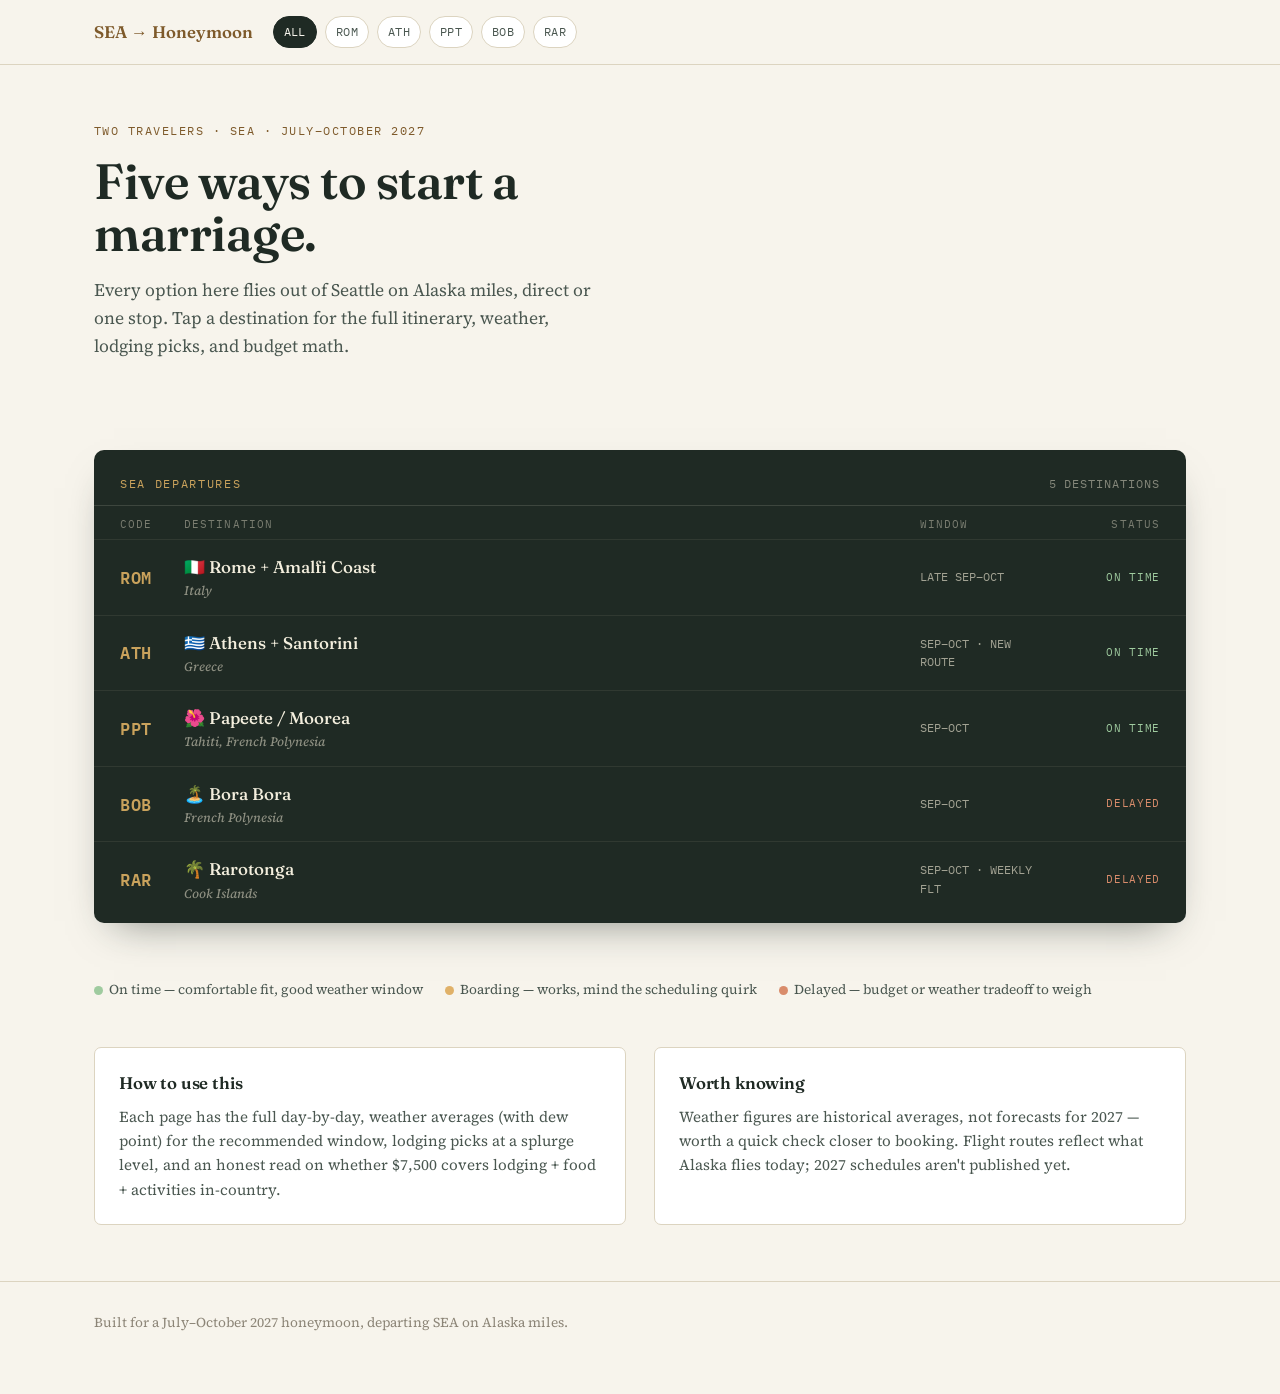
==== commit 97bbdd1c: "Drop Seoul, Fiji, Tokyo+Kyoto, London, Bali, Cabo, Puerto Vallarta, Costa Rica, and Reykjavik Remove" ====
--- a/index.html
+++ b/index.html
@@ -13,33 +13,24 @@
       <div class="chipstrip">
       <a class="chip active" href="../index.html">ALL</a>
       <a class="chip" href="destinations/italy.html">ROM</a>
-      <a class="chip" href="destinations/london.html">LON</a>
-      <a class="chip" href="destinations/iceland.html">KEF</a>
       <a class="chip" href="destinations/greece.html">ATH</a>
-      <a class="chip" href="destinations/japan.html">TYO</a>
-      <a class="chip" href="destinations/seoul.html">SEL</a>
       <a class="chip" href="destinations/tahiti.html">PPT</a>
       <a class="chip" href="destinations/borabora.html">BOB</a>
       <a class="chip" href="destinations/cookislands.html">RAR</a>
-      <a class="chip" href="destinations/fiji.html">NAN</a>
-      <a class="chip" href="destinations/bali.html">DPS</a>
-      <a class="chip" href="destinations/cabo.html">SJD</a>
-      <a class="chip" href="destinations/puertovallarta.html">PVR</a>
-      <a class="chip" href="destinations/costarica.html">LIR</a>
       </div>
     </div>
   </nav>
   <div class="wrap">
     <div class="hero">
       <span class="eyebrow">Two travelers &middot; SEA &middot; July&ndash;October 2027</span>
-      <h1>Fourteen ways to start a marriage.</h1>
+      <h1>Five ways to start a marriage.</h1>
       <p class="lede">Every option here flies out of Seattle on Alaska miles, direct or one stop. Tap a destination for the full itinerary, weather, lodging picks, and budget math.</p>
     </div>
 
     <div class="board">
       <div class="board-head">
         <span class="t1">SEA DEPARTURES</span>
-        <span class="t2">14 DESTINATIONS</span>
+        <span class="t2">5 DESTINATIONS</span>
       </div>
       <div class="board-cols">
         <span>Code</span><span>Destination</span><span>Window</span><span style="text-align:right;">Status</span>
@@ -50,34 +41,10 @@
         <span class="season mono">LATE SEP–OCT</span>
         <span class="status mono go">ON TIME</span>
       </a>
-      <a class="board-row" href="destinations/london.html">
-        <span class="code mono">LON</span>
-        <span class="dest">🇬🇧 London<small>United Kingdom</small></span>
-        <span class="season mono">SEP–EARLY OCT</span>
-        <span class="status mono go">ON TIME</span>
-      </a>
-      <a class="board-row" href="destinations/iceland.html">
-        <span class="code mono">KEF</span>
-        <span class="dest">🇮🇸 Reykjavik<small>Iceland</small></span>
-        <span class="season mono">JUL–EARLY SEP</span>
-        <span class="status mono tight">BOARDING</span>
-      </a>
       <a class="board-row" href="destinations/greece.html">
         <span class="code mono">ATH</span>
         <span class="dest">🇬🇷 Athens + Santorini<small>Greece</small></span>
         <span class="season mono">SEP–OCT · NEW ROUTE</span>
-        <span class="status mono go">ON TIME</span>
-      </a>
-      <a class="board-row" href="destinations/japan.html">
-        <span class="code mono">TYO</span>
-        <span class="dest">🇯🇵 Tokyo + Kyoto<small>Japan</small></span>
-        <span class="season mono">LATE SEP–OCT</span>
-        <span class="status mono go">ON TIME</span>
-      </a>
-      <a class="board-row" href="destinations/seoul.html">
-        <span class="code mono">SEL</span>
-        <span class="dest">🇰🇷 Seoul<small>South Korea</small></span>
-        <span class="season mono">SEP–OCT</span>
         <span class="status mono go">ON TIME</span>
       </a>
       <a class="board-row" href="destinations/tahiti.html">
@@ -96,36 +63,6 @@
         <span class="code mono">RAR</span>
         <span class="dest">🌴 Rarotonga<small>Cook Islands</small></span>
         <span class="season mono">SEP–OCT · WEEKLY FLT</span>
-        <span class="status mono watch">DELAYED</span>
-      </a>
-      <a class="board-row" href="destinations/fiji.html">
-        <span class="code mono">NAN</span>
-        <span class="dest">🇫🇯 Nadi / Mamanuca Islands<small>Fiji</small></span>
-        <span class="season mono">SEP–OCT</span>
-        <span class="status mono go">ON TIME</span>
-      </a>
-      <a class="board-row" href="destinations/bali.html">
-        <span class="code mono">DPS</span>
-        <span class="dest">🌋 Ubud + Uluwatu<small>Bali, Indonesia</small></span>
-        <span class="season mono">JUN, SEP</span>
-        <span class="status mono go">ON TIME</span>
-      </a>
-      <a class="board-row" href="destinations/cabo.html">
-        <span class="code mono">SJD</span>
-        <span class="dest">🌵 Cabo San Lucas<small>Mexico</small></span>
-        <span class="season mono">LATE OCT</span>
-        <span class="status mono watch">DELAYED</span>
-      </a>
-      <a class="board-row" href="destinations/puertovallarta.html">
-        <span class="code mono">PVR</span>
-        <span class="dest">🌊 Puerto Vallarta<small>Mexico</small></span>
-        <span class="season mono">LATE OCT</span>
-        <span class="status mono watch">DELAYED</span>
-      </a>
-      <a class="board-row" href="destinations/costarica.html">
-        <span class="code mono">LIR</span>
-        <span class="dest">🌿 Liberia / Guanacaste<small>Costa Rica</small></span>
-        <span class="season mono">JUL BEST OF WINDOW</span>
         <span class="status mono watch">DELAYED</span>
       </a>
     </div>
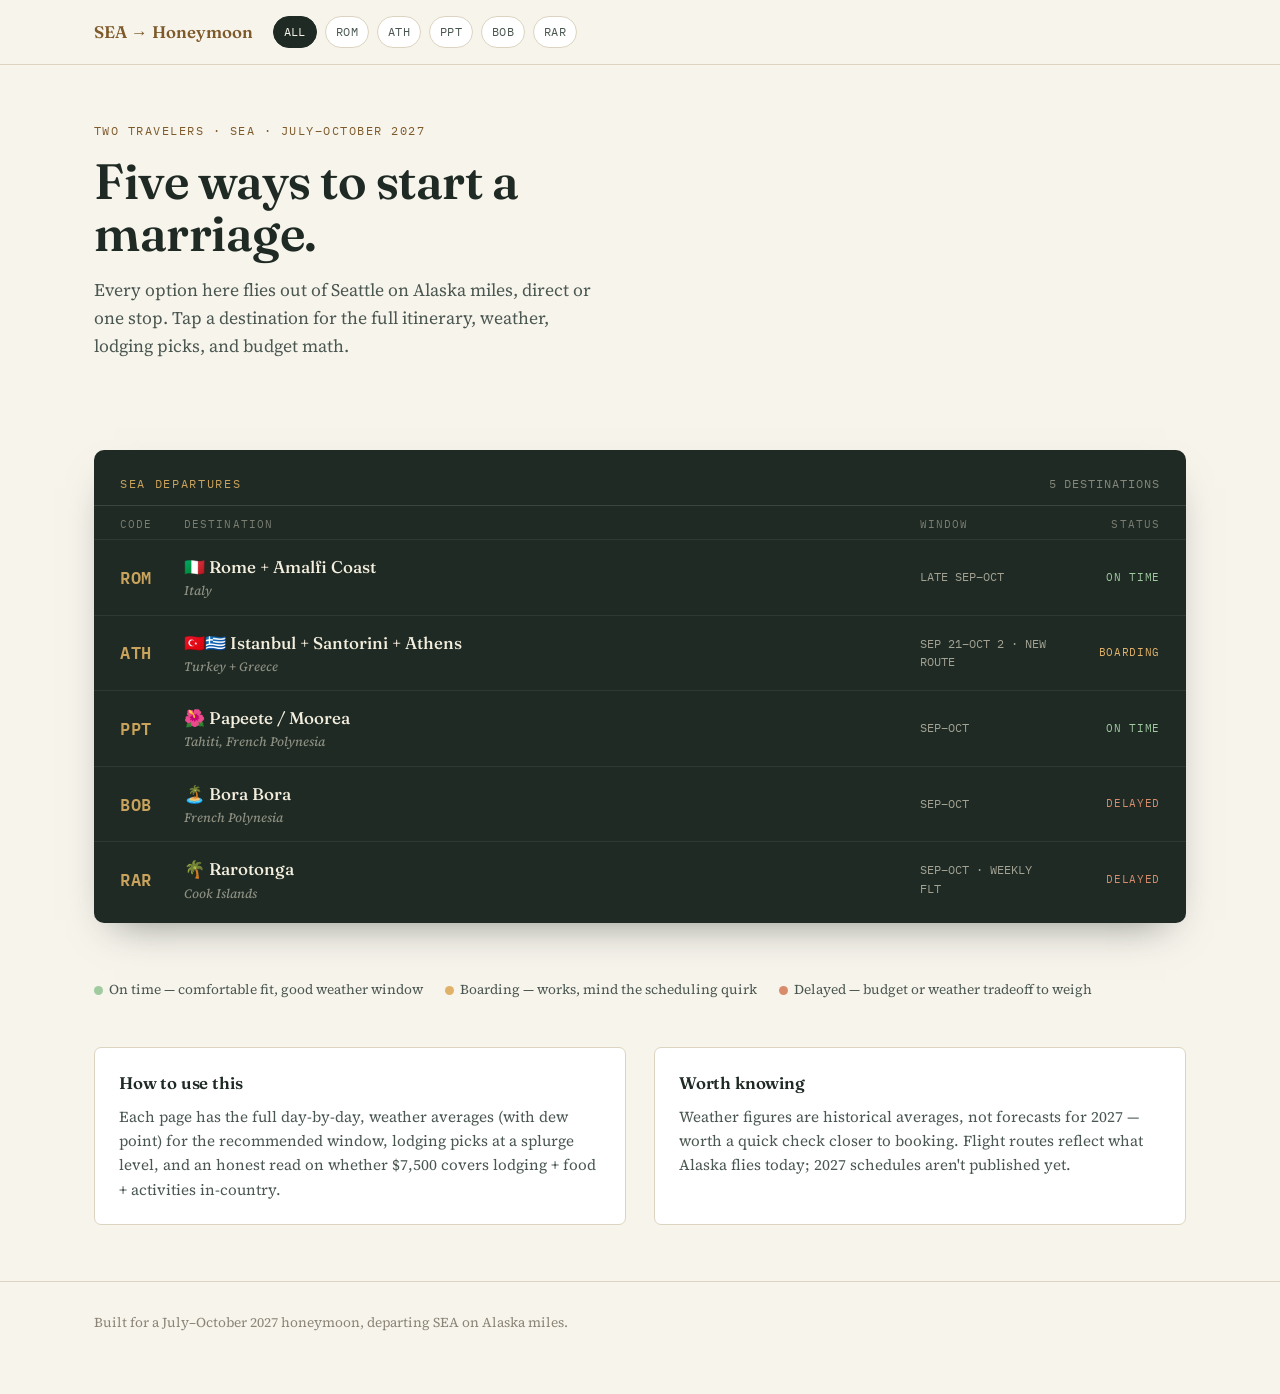
==== commit 372ad4a0: "Rework the ATH option into Istanbul + Santorini + Athens Folds in the actual trip plan from the Oct " ====
--- a/index.html
+++ b/index.html
@@ -43,9 +43,9 @@
       </a>
       <a class="board-row" href="destinations/greece.html">
         <span class="code mono">ATH</span>
-        <span class="dest">🇬🇷 Athens + Santorini<small>Greece</small></span>
-        <span class="season mono">SEP–OCT · NEW ROUTE</span>
-        <span class="status mono go">ON TIME</span>
+        <span class="dest">🇹🇷🇬🇷 Istanbul + Santorini + Athens<small>Turkey + Greece</small></span>
+        <span class="season mono">SEP 21–OCT 2 · NEW ROUTE</span>
+        <span class="status mono tight">BOARDING</span>
       </a>
       <a class="board-row" href="destinations/tahiti.html">
         <span class="code mono">PPT</span>
